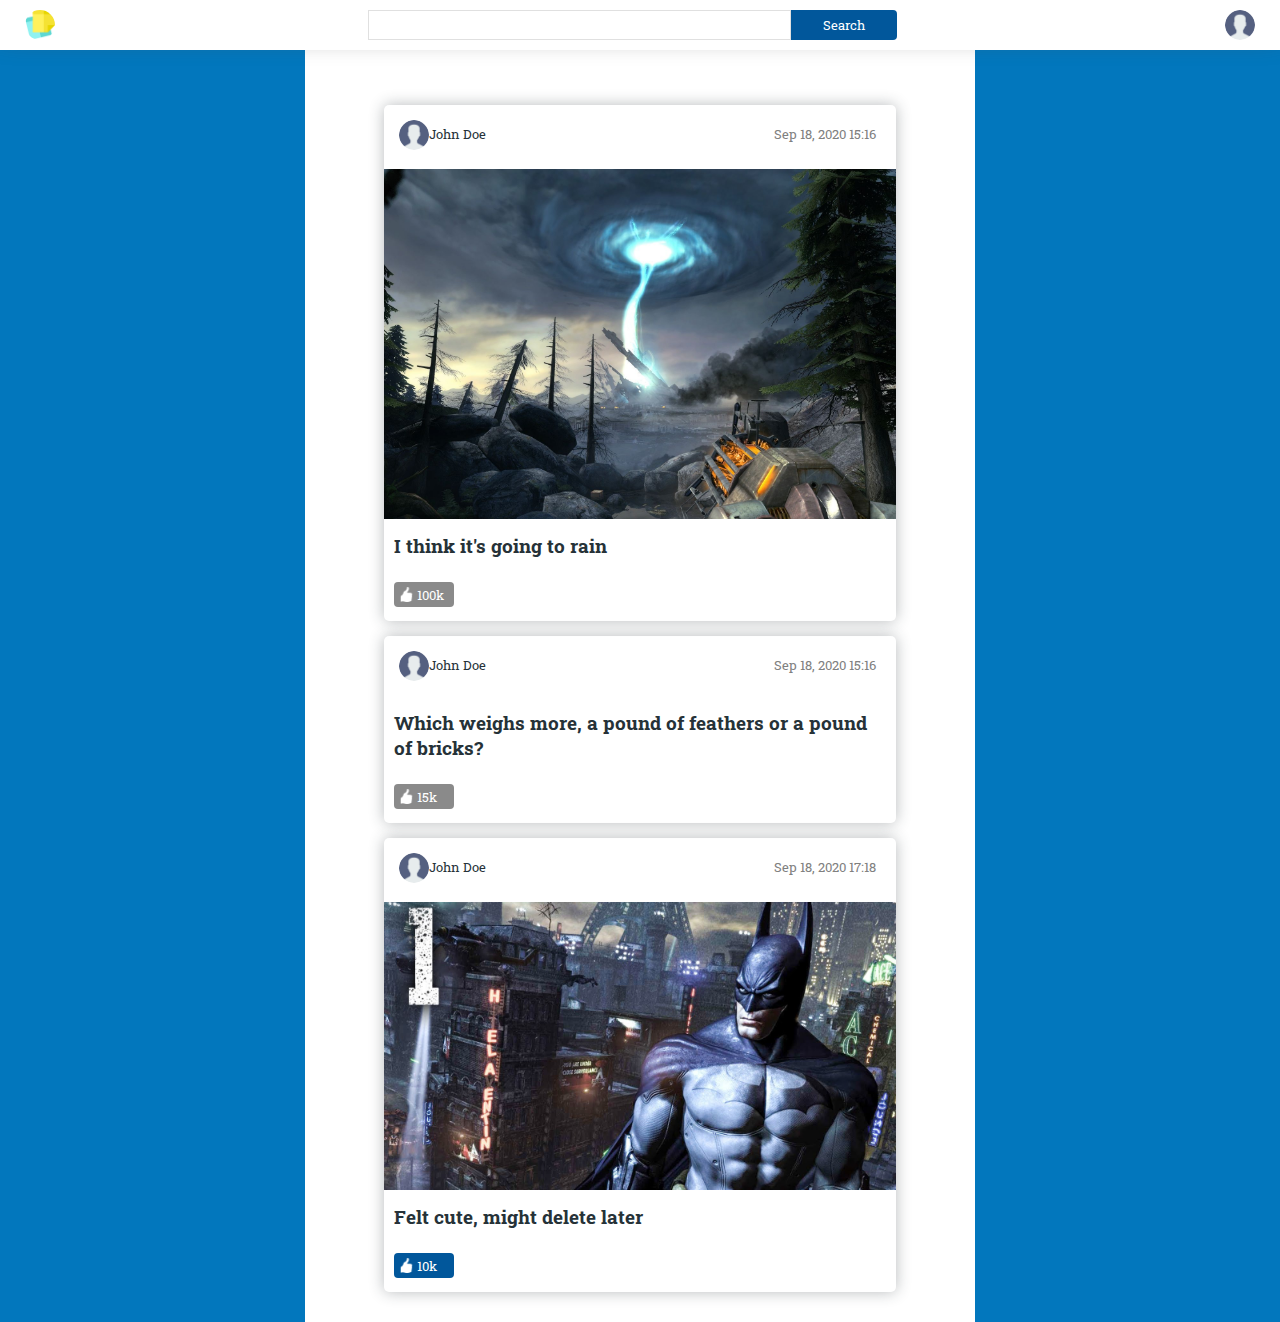
==== index.html @ 8df9a23c "Põhi" ====
<!DOCTYPE html>
<html lang="en" dir="ltr">
  <head>
    <meta charset="utf-8">
    <link href="https://fonts.googleapis.com/css2?family=Roboto+Slab&display=swap" rel="stylesheet">
    <link rel="stylesheet" href="res/css/style.css">
    <title>postIt! Just Post It</title>
  </head>
  <body>
    <header>
      <nav>
        <div class="logo-container">
          <img src="res/images/logo.png" alt="postIt">
        </div>
        <div class="search-container">
          <input type="text" name="search"><button type="button">Search</button>
        </div>
        <div class="avatar-container">
          <img src="res/images/avatar.png" class="avatar" alt="Me">
        </div>
      </nav>
    </header>
    <section class="main-container">
      <div class="post">
        <div class="post-author">
          <span class="post-author-info">
            <img src="res/images/avatar.png" alt="Post author">
            <small>John Doe</small>
          </span>
          <small>Sep 18, 2020 15:16</small>
        </div>
        <div class="post-image">
          <img src="res/images/posts/1.jpg" alt="">
        </div>
        <div class="post-title">
          <h3>I think it's going to rain</h3>
        </div>
        <div class="post-actions">
          <button type="button" name="like" class="like-button">100k</button>
        </div>
      </div>

      <div class="post">
        <div class="post-author">
          <span class="post-author-info">
            <img src="res/images/avatar.png" alt="Post author">
            <small>John Doe</small>
          </span>
          <small>Sep 18, 2020 15:16</small>
        </div>
        <div class="post-title">
          <h3>Which weighs more, a pound of feathers or a pound of bricks?</h3>
        </div>
        <div class="post-actions">
          <button type="button" name="like" class="like-button">15k</button>
        </div>
      </div>

      <div class="post">
        <div class="post-author">
          <span class="post-author-info">
            <img src="res/images/avatar.png" alt="Post author">
            <small>John Doe</small>
          </span>
          <small>Sep 18, 2020 17:18</small>
        </div>
        <div class="post-image">
          <img src="res/images/posts/2.jpg" alt="">
        </div>
        <div class="post-title">
          <h3>Felt cute, might delete later</h3>
        </div>
        <div class="post-actions">
          <button type="button" name="like" class="like-button liked">10k</button>
        </div>
      </div>

    </section>
  </body>
</html>
---- res/css/style.css ----
* {
    font-family: 'Roboto Slab', serif;
    outline: none;
}

html, body {
    margin: 0;
    padding: 0;
    width: 100%;
    height: 100%;
}

body {
    background-color: #0277bd;
    color: #263238;
}

a {
    color: #40c4ff;
}

.login-page {
    width: 100%;
    height: 100%;
    display: flex;
    justify-content: center;
    align-items: center;
}

#login-container {
    background-image: url(../images/logo.png);
    background-size: 20% auto;
    background-repeat: no-repeat;
    background-position: 15px 15px;
    min-width: 25%;
    padding: 45px 45px;
    background-color: #ffffff;
    box-shadow: 0 0 15px rgba(38, 50, 56, 0.33);
    text-align: center;
}

#login-container form div > input {
    padding: 8px 16px;
    margin: 4px 0;
}

button {
    padding: 8px 16px;
    margin: 4px 0;
    color: #ffffff;
    background-color: #01579b;
    border: none;
    border-radius: 4px;
}

button:hover {
    box-shadow: 0 0 5px rgba(38, 50, 56, 0.7);
    cursor: pointer;
}

header {
    position: fixed;
    width: 100%;
    top: 0;
    z-index: 1;
}

header:hover {
    box-shadow: 0 -20px 30px #4d4d4d;
}

nav {
    display: flex;
    background-color: #ffffff;
    align-items: center;
}

nav div {
    height: 30px;
    flex-grow: 4;
    padding: 10px;
}

nav div img {
    height: 100%;
    width: 30px;
    margin-left: 15px;
    border-radius: 100%;
    object-fit: cover;
    object-position: top center;
}

nav div.search-container > input {
    box-sizing: border-box;
    height: 30px;
    width: 80%;
    margin: 0;
    padding: 5px;
    border: 1px solid #e0e0e0;
}

nav div.search-container > button {
    height: 30px;
    width: 20%;
    margin: 0;
    padding: 5px;
    border-top-left-radius: 0;
    border-bottom-left-radius: 0;
}

nav div.avatar-container {
    margin-right: 15px;
    text-align: right;
}

.main-container {
    width: 50%;
    min-height: 100%;
    margin: auto auto;
    padding: 90px 15px 15px 15px;
    background-color: #ffffff;
}

.post {
    width: 80%;
    margin: 15px auto;
    box-shadow: 0 0 15px rgba(38, 50, 56, 0.33);
    border-radius: 5px;
}

.post .post-author {
    padding: 10px;
}

.post .post-author::after {
    content: "";
    display: block;
    clear: both;
}

.post .post-author .post-author-info {
    float: left;
    position: relative;
    width: 50%;
}

.post .post-author .post-author-info img {
    width: 30px;
    height: 30px;
    border-radius: 100%;
    object-fit: cover;
    object-position: top;
    margin: 5px;
}

.post .post-author .post-author-info small {
    position: absolute;
    top: 10px;
    left: 35px;
}

.post .post-author .post-author-info + small {
    float: right;
    color: grey;
    padding: 10px;
}

.post .post-image img, video {
    width: 100%;
    min-height: 150px;
    max-height: 350px;
    object-fit: cover;
    object-position: top center;
}

.post .post-title {
    padding: 10px;
}

.post .post-title h3 {
    display: inline;
}

.post .post-title ~ .post-actions {
    padding: 10px;
}

.like-button {
    background-image: url(../images/like.png);
    background-size: 15px;
    background-repeat: no-repeat;
    background-position: 5px center;
    background-color: #8a8a8a;
    width: 60px;
    height: 25px;
    padding-left: 23px;
    line-height: 10px;
    text-align: left;
    border: none;
}

.like-button.liked {
    background-color: #01579b;
}
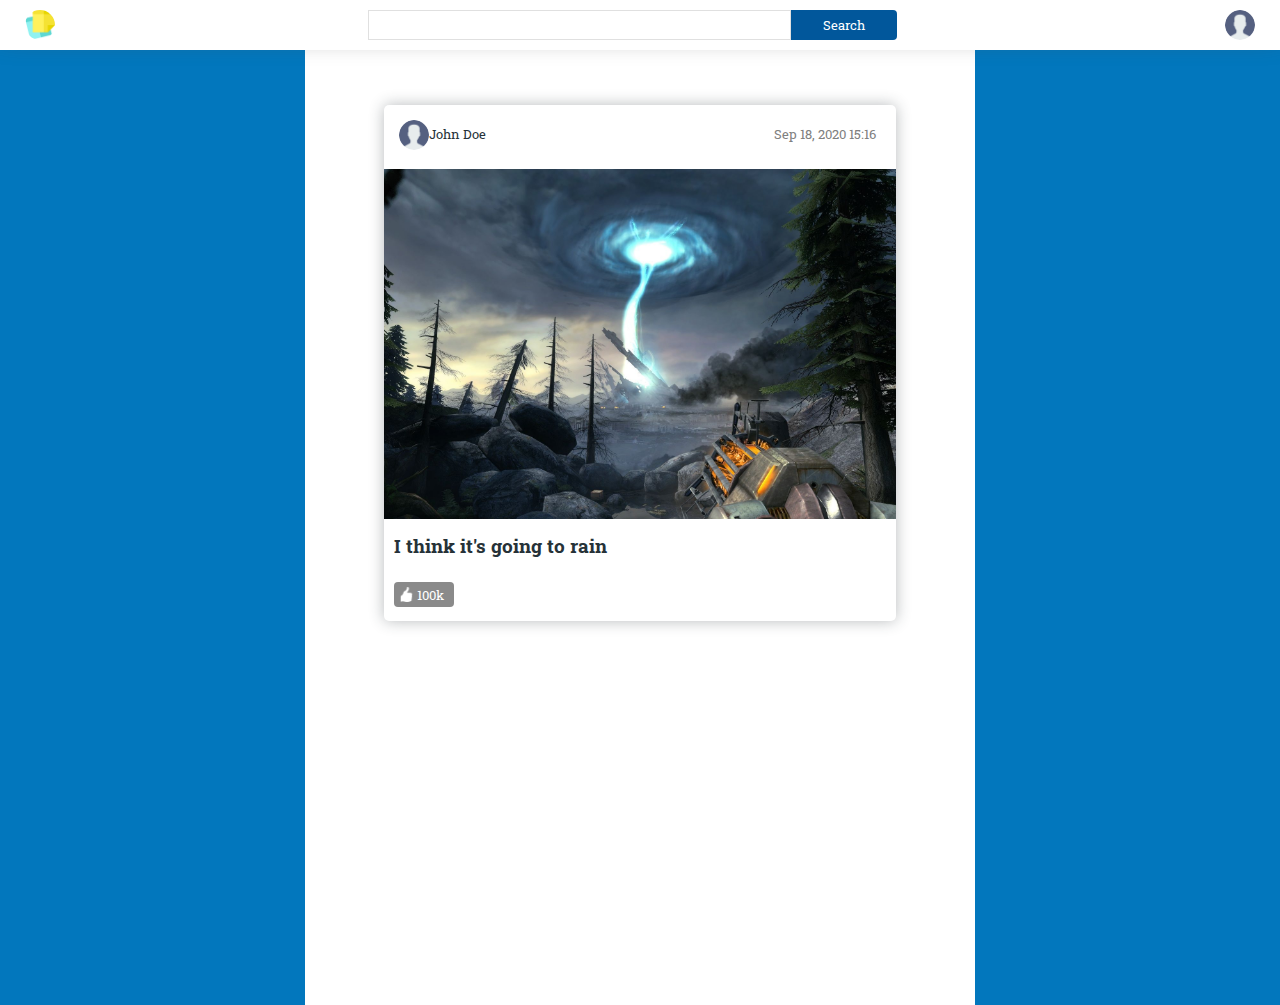
==== commit b395befd: "edited javascript to display photos and images" ====
--- a/index.html
+++ b/index.html
@@ -4,6 +4,8 @@
     <meta charset="utf-8">
     <link href="https://fonts.googleapis.com/css2?family=Roboto+Slab&display=swap" rel="stylesheet">
     <link rel="stylesheet" href="res/css/style.css">
+    <script src="https://ajax.googleapis.com/ajax/libs/jquery/3.5.1/jquery.min.js"></script>
+    <script src="res/js/script.js"></script>
     <title>postIt! Just Post It</title>
   </head>
   <body>
@@ -20,6 +22,9 @@
         </div>
       </nav>
     </header>
+
+
+    
     <section class="main-container">
       <div class="post">
         <div class="post-author">
@@ -37,41 +42,7 @@
         </div>
         <div class="post-actions">
           <button type="button" name="like" class="like-button">100k</button>
-        </div>
-      </div>
-
-      <div class="post">
-        <div class="post-author">
-          <span class="post-author-info">
-            <img src="res/images/avatar.png" alt="Post author">
-            <small>John Doe</small>
-          </span>
-          <small>Sep 18, 2020 15:16</small>
-        </div>
-        <div class="post-title">
-          <h3>Which weighs more, a pound of feathers or a pound of bricks?</h3>
-        </div>
-        <div class="post-actions">
-          <button type="button" name="like" class="like-button">15k</button>
-        </div>
-      </div>
-
-      <div class="post">
-        <div class="post-author">
-          <span class="post-author-info">
-            <img src="res/images/avatar.png" alt="Post author">
-            <small>John Doe</small>
-          </span>
-          <small>Sep 18, 2020 17:18</small>
-        </div>
-        <div class="post-image">
-          <img src="res/images/posts/2.jpg" alt="">
-        </div>
-        <div class="post-title">
-          <h3>Felt cute, might delete later</h3>
-        </div>
-        <div class="post-actions">
-          <button type="button" name="like" class="like-button liked">10k</button>
+          </script>
         </div>
       </div>
 
--- a/res/css/style.css
+++ b/res/css/style.css
@@ -201,4 +201,10 @@
 
 .like-button.liked {
     background-color: #01579b;
-}
+    background: linear-gradient(to bottom,  lightblue 0%,blue 100%); 
+}
+
+.like-button.disliked {
+    background-color: #8a8a8a;
+	background: linear-gradient(to bottom,  grey 0%red 100%); 
+}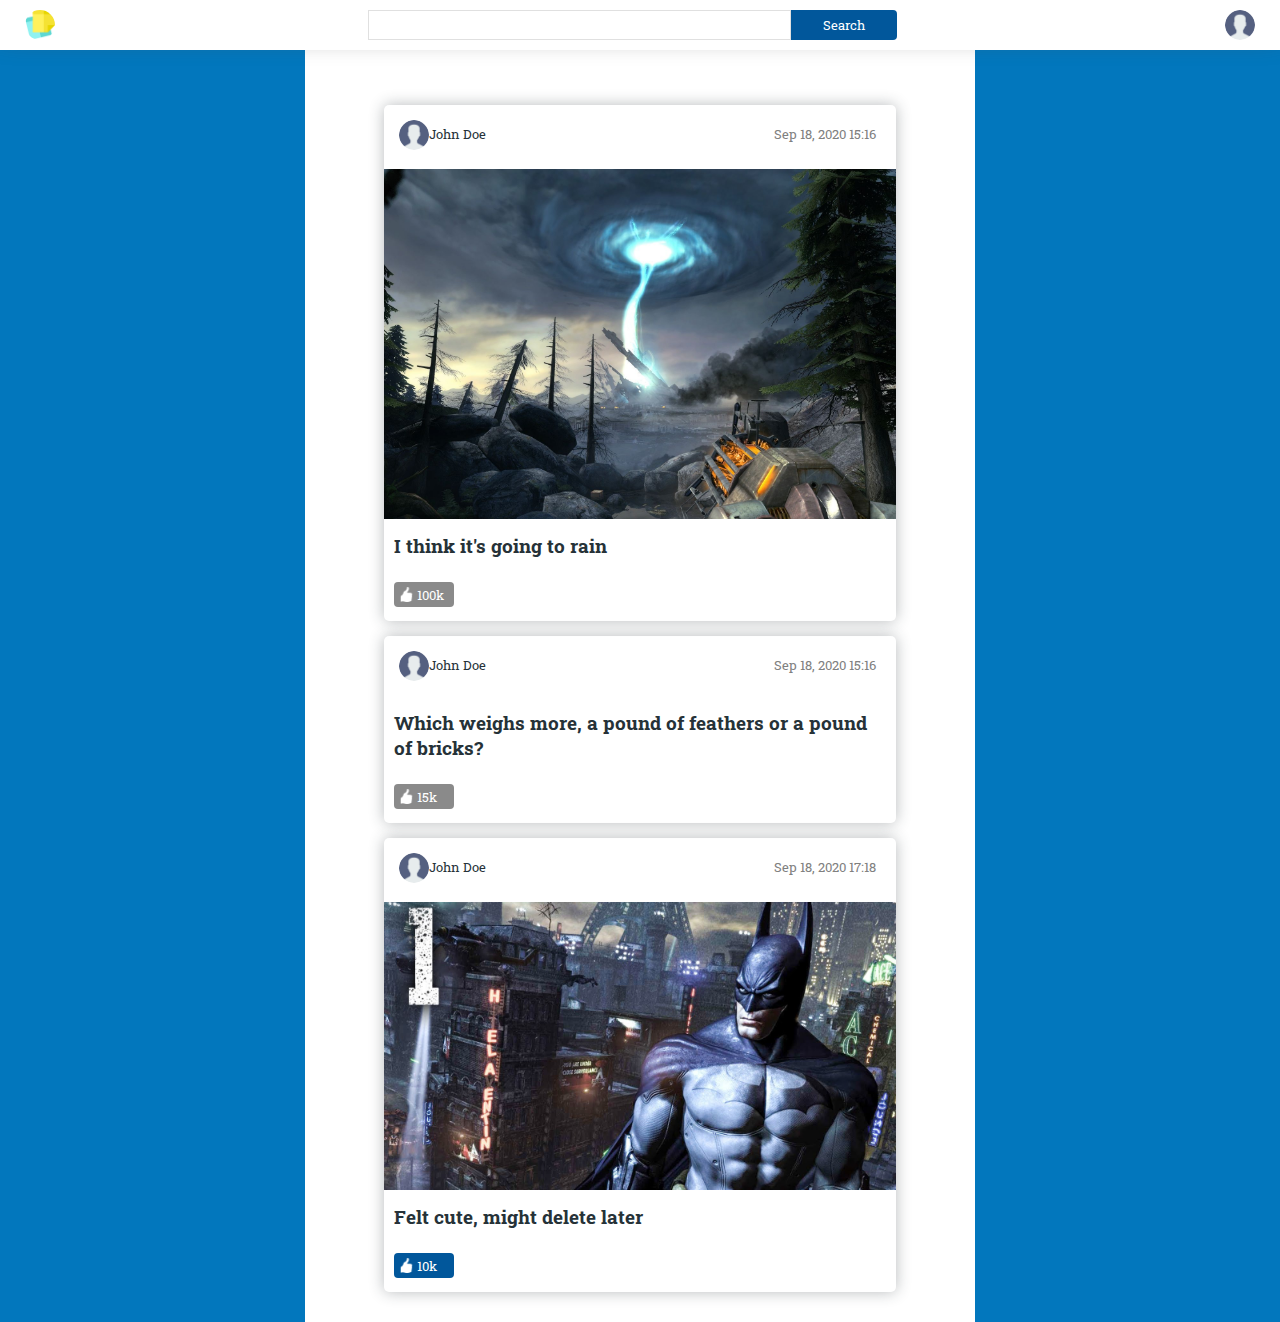
==== commit 3af2162e: "Merge pull request #1 from MaretVaabel/Homework2-dropdown" ====
--- a/index.html
+++ b/index.html
@@ -18,13 +18,18 @@
           <input type="text" name="search"><button type="button">Search</button>
         </div>
         <div class="avatar-container">
-          <img src="res/images/avatar.png" class="avatar" alt="Me">
+          <a class="menu" href="#">
+            <img src="res/images/avatar.png" class="avatar" alt="Me"></a>
+          
+          <ul class="dropdown">
+            <li><a id="info">Nimi</a></li>
+            <li><a href="browse.html">Browse</a></li>
+            <li><a href="login.html">Log Out</a></li>
+          </ul>
+
         </div>
       </nav>
     </header>
-
-
-    
     <section class="main-container">
       <div class="post">
         <div class="post-author">
@@ -42,7 +47,41 @@
         </div>
         <div class="post-actions">
           <button type="button" name="like" class="like-button">100k</button>
-          </script>
+        </div>
+      </div>
+
+      <div class="post">
+        <div class="post-author">
+          <span class="post-author-info">
+            <img src="res/images/avatar.png" alt="Post author">
+            <small>John Doe</small>
+          </span>
+          <small>Sep 18, 2020 15:16</small>
+        </div>
+        <div class="post-title">
+          <h3>Which weighs more, a pound of feathers or a pound of bricks?</h3>
+        </div>
+        <div class="post-actions">
+          <button type="button" name="like" class="like-button">15k</button>
+        </div>
+      </div>
+
+      <div class="post">
+        <div class="post-author">
+          <span class="post-author-info">
+            <img src="res/images/avatar.png" alt="Post author">
+            <small>John Doe</small>
+          </span>
+          <small>Sep 18, 2020 17:18</small>
+        </div>
+        <div class="post-image">
+          <img src="res/images/posts/2.jpg" alt="">
+        </div>
+        <div class="post-title">
+          <h3>Felt cute, might delete later</h3>
+        </div>
+        <div class="post-actions">
+          <button type="button" name="like" class="like-button liked">10k</button>
         </div>
       </div>
 
--- a/res/css/style.css
+++ b/res/css/style.css
@@ -201,10 +201,46 @@
 
 .like-button.liked {
     background-color: #01579b;
-    background: linear-gradient(to bottom,  lightblue 0%,blue 100%); 
-}
-
-.like-button.disliked {
-    background-color: #8a8a8a;
-	background: linear-gradient(to bottom,  grey 0%red 100%); 
-}+}
+
+.dropdown {
+    /* Size & position */
+    position: absolute;
+    top: 65%;
+    left: 80%;
+    right: 0;
+    padding: 0;
+
+    /* Styles */
+    background: #fff;
+    border-radius: 0 0 5px 5px;
+    border: 1px solid rgba(0,0,0,0.2);
+    border-top: none;
+    border-bottom: none;
+    list-style: none;
+    transition: all 0.3s ease-out;
+
+    visibility: hidden;
+    opacity: 0;
+}
+
+.dropdown li {
+    padding: 0;
+    text-align: left;
+}
+.dropdown li a {
+    display: block;
+    text-decoration: none;
+    color: #333;
+    padding: 10px 20px 10px 10px;
+    transition: all 0.3s ease-out;
+    border-bottom: 1px solid #e6e8ea;
+}
+.dropdown li:last-of-type a {
+    border: none;
+}
+.dropdown.active {
+    visibility: visible;
+    opacity: 1;
+    transition: all .2s ease-in-out;
+  }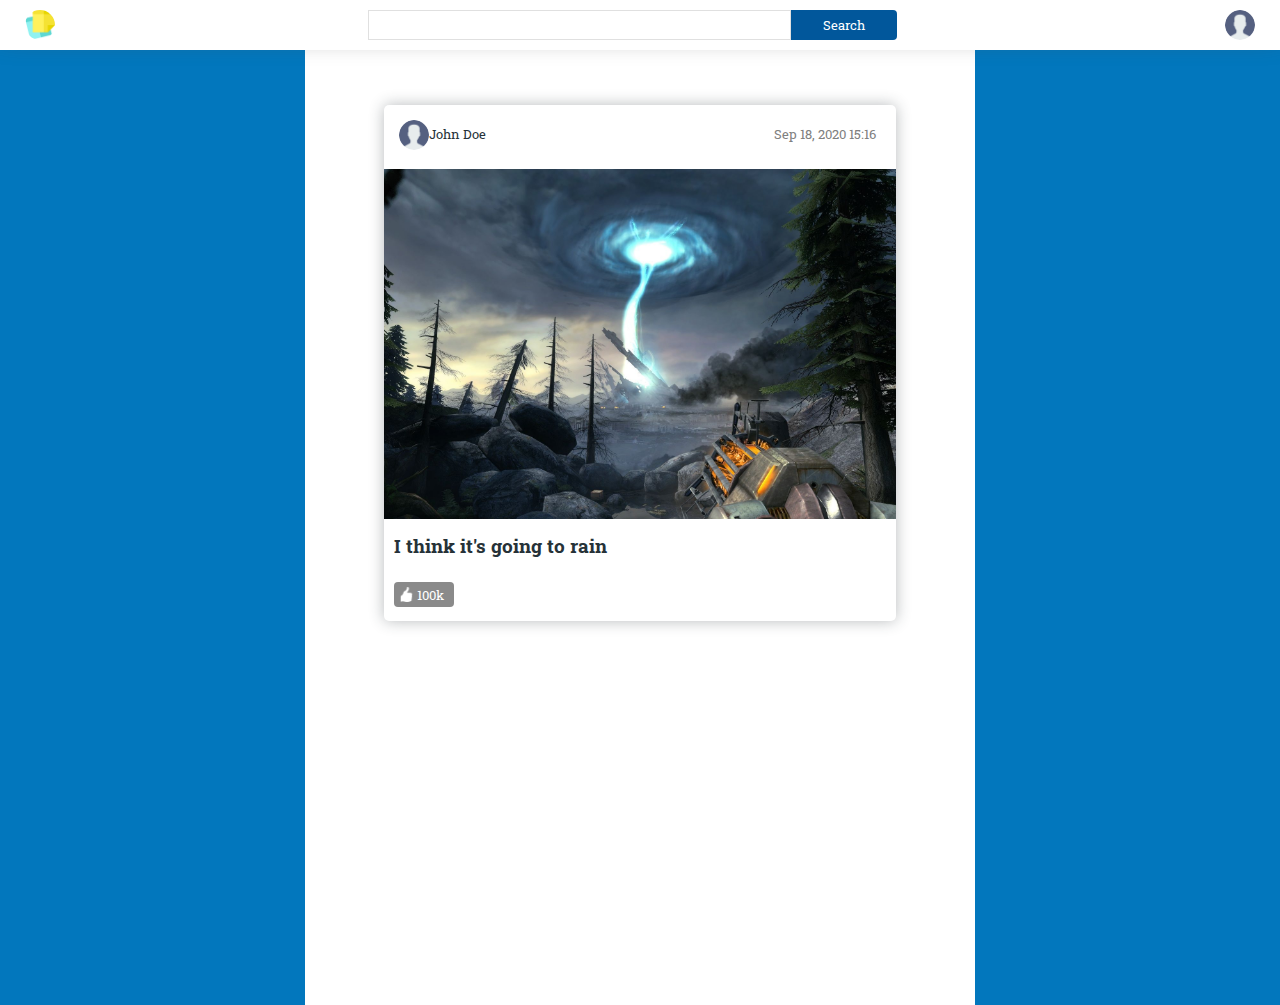
==== commit 90cb4ac9: "Merge branch 'master' into Homework2-browse" ====
--- a/index.html
+++ b/index.html
@@ -30,6 +30,9 @@
         </div>
       </nav>
     </header>
+
+
+    
     <section class="main-container">
       <div class="post">
         <div class="post-author">
@@ -50,41 +53,6 @@
         </div>
       </div>
 
-      <div class="post">
-        <div class="post-author">
-          <span class="post-author-info">
-            <img src="res/images/avatar.png" alt="Post author">
-            <small>John Doe</small>
-          </span>
-          <small>Sep 18, 2020 15:16</small>
-        </div>
-        <div class="post-title">
-          <h3>Which weighs more, a pound of feathers or a pound of bricks?</h3>
-        </div>
-        <div class="post-actions">
-          <button type="button" name="like" class="like-button">15k</button>
-        </div>
-      </div>
-
-      <div class="post">
-        <div class="post-author">
-          <span class="post-author-info">
-            <img src="res/images/avatar.png" alt="Post author">
-            <small>John Doe</small>
-          </span>
-          <small>Sep 18, 2020 17:18</small>
-        </div>
-        <div class="post-image">
-          <img src="res/images/posts/2.jpg" alt="">
-        </div>
-        <div class="post-title">
-          <h3>Felt cute, might delete later</h3>
-        </div>
-        <div class="post-actions">
-          <button type="button" name="like" class="like-button liked">10k</button>
-        </div>
-      </div>
-
     </section>
   </body>
 </html>
--- a/res/css/style.css
+++ b/res/css/style.css
@@ -203,6 +203,52 @@
     background-color: #01579b;
 }
 
+
+.grid-container {
+    display: grid;
+    background-color: white;
+    grid-template-columns:auto auto;
+    grid-gap: 10px 10px;
+    align-items: center;
+}
+
+.grid-container > div {
+    background-color: white;
+    border-style: solid;
+    border-color: lightsteelblue;
+    border-radius: 10px;
+    border-width: 2px;
+    text-align: center;
+    font-weight: bold;
+    font-size: 15px;
+    padding-top: 15px;
+}
+
+.grid-container div img {
+    height: 70px;
+    border-radius: 50px;
+    display: block;
+    margin-left: auto;
+    margin-right: auto;
+    margin-bottom: 20px;
+    object-fit: cover;
+    width: 70px;
+}
+
+.follow-button{
+    align-items: center;
+    background-color: purple; /*button color*/
+    border: 2px solid purple; /*border color*/
+    border-radius: 5px;
+    color:white; /*text color*/
+    margin-top: 20px;
+}
+.follow-button.followed {
+    background-color: white; /*button color*/
+    color: purple; /*text color*/
+
+}
+
 .dropdown {
     /* Size & position */
     position: absolute;
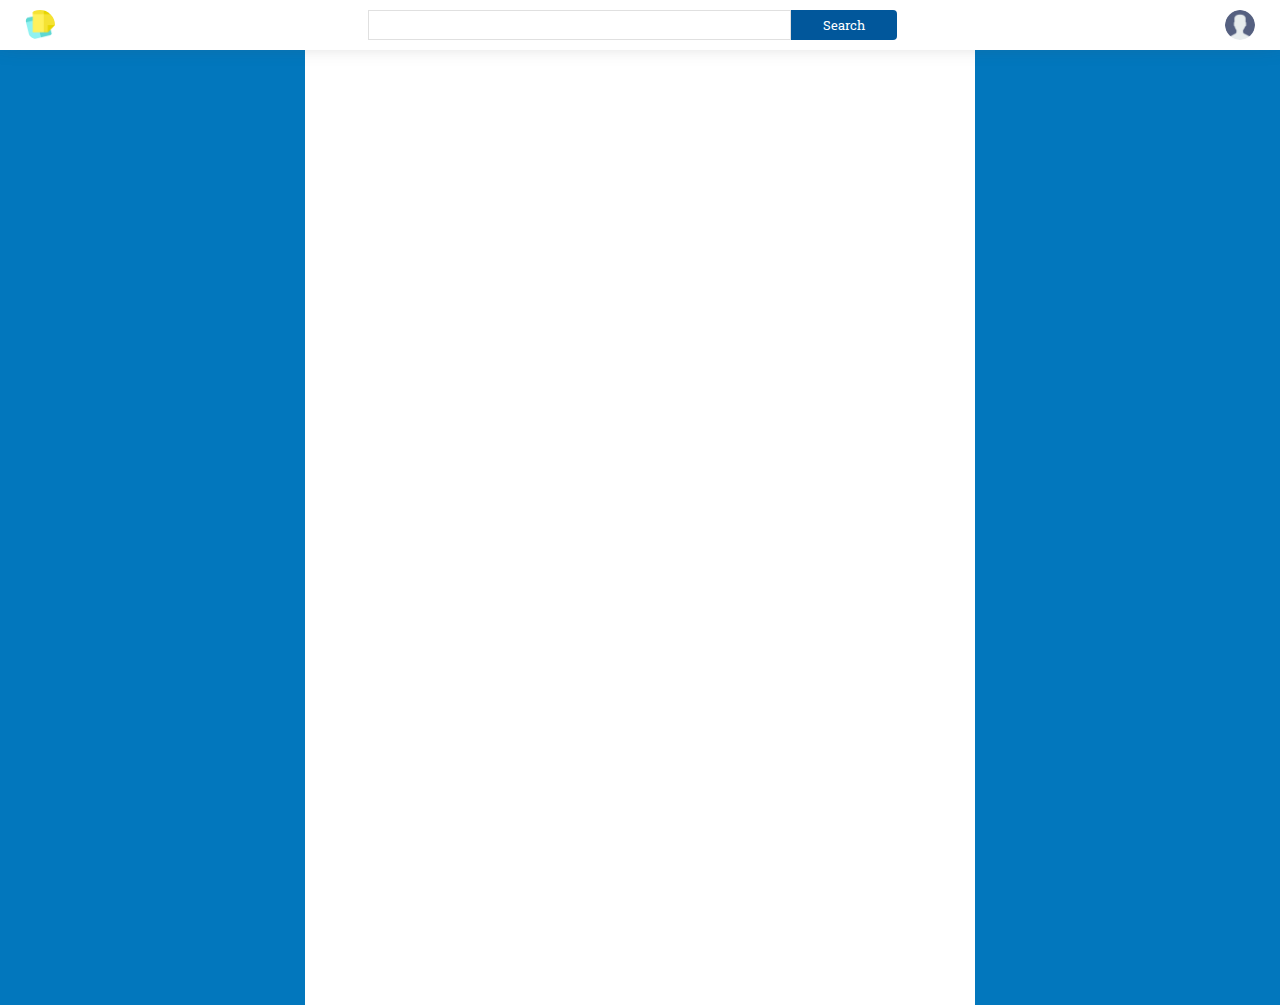
==== commit 98e4657c: "Merge pull request #4 from kristiinakoster/Homework2-postInfo" ====
--- a/index.html
+++ b/index.html
@@ -18,41 +18,11 @@
           <input type="text" name="search"><button type="button">Search</button>
         </div>
         <div class="avatar-container">
-          <a class="menu" href="#">
-            <img src="res/images/avatar.png" class="avatar" alt="Me"></a>
-          
-          <ul class="dropdown">
-            <li><a id="info">Nimi</a></li>
-            <li><a href="browse.html">Browse</a></li>
-            <li><a href="login.html">Log Out</a></li>
-          </ul>
-
+          <img src="res/images/avatar.png" class="avatar" alt="Me">
         </div>
       </nav>
     </header>
-
-
-    
     <section class="main-container">
-      <div class="post">
-        <div class="post-author">
-          <span class="post-author-info">
-            <img src="res/images/avatar.png" alt="Post author">
-            <small>John Doe</small>
-          </span>
-          <small>Sep 18, 2020 15:16</small>
-        </div>
-        <div class="post-image">
-          <img src="res/images/posts/1.jpg" alt="">
-        </div>
-        <div class="post-title">
-          <h3>I think it's going to rain</h3>
-        </div>
-        <div class="post-actions">
-          <button type="button" name="like" class="like-button">100k</button>
-        </div>
-      </div>
-
     </section>
   </body>
 </html>
--- a/res/css/style.css
+++ b/res/css/style.css
@@ -200,93 +200,6 @@
 }
 
 .like-button.liked {
-    background-color: #01579b;
-}
-
-
-.grid-container {
-    display: grid;
-    background-color: white;
-    grid-template-columns:auto auto;
-    grid-gap: 10px 10px;
-    align-items: center;
-}
-
-.grid-container > div {
-    background-color: white;
-    border-style: solid;
-    border-color: lightsteelblue;
-    border-radius: 10px;
-    border-width: 2px;
-    text-align: center;
-    font-weight: bold;
-    font-size: 15px;
-    padding-top: 15px;
-}
-
-.grid-container div img {
-    height: 70px;
-    border-radius: 50px;
-    display: block;
-    margin-left: auto;
-    margin-right: auto;
-    margin-bottom: 20px;
-    object-fit: cover;
-    width: 70px;
-}
-
-.follow-button{
-    align-items: center;
-    background-color: purple; /*button color*/
-    border: 2px solid purple; /*border color*/
-    border-radius: 5px;
-    color:white; /*text color*/
-    margin-top: 20px;
-}
-.follow-button.followed {
-    background-color: white; /*button color*/
-    color: purple; /*text color*/
-
-}
-
-.dropdown {
-    /* Size & position */
-    position: absolute;
-    top: 65%;
-    left: 80%;
-    right: 0;
-    padding: 0;
-
-    /* Styles */
-    background: #fff;
-    border-radius: 0 0 5px 5px;
-    border: 1px solid rgba(0,0,0,0.2);
-    border-top: none;
-    border-bottom: none;
-    list-style: none;
-    transition: all 0.3s ease-out;
-
-    visibility: hidden;
-    opacity: 0;
-}
-
-.dropdown li {
-    padding: 0;
-    text-align: left;
-}
-.dropdown li a {
-    display: block;
-    text-decoration: none;
-    color: #333;
-    padding: 10px 20px 10px 10px;
-    transition: all 0.3s ease-out;
-    border-bottom: 1px solid #e6e8ea;
-}
-.dropdown li:last-of-type a {
-    border: none;
-}
-.dropdown.active {
-    visibility: visible;
-    opacity: 1;
-    transition: all .2s ease-in-out;
-  }+    background-color: #01579b; 
+}
+
